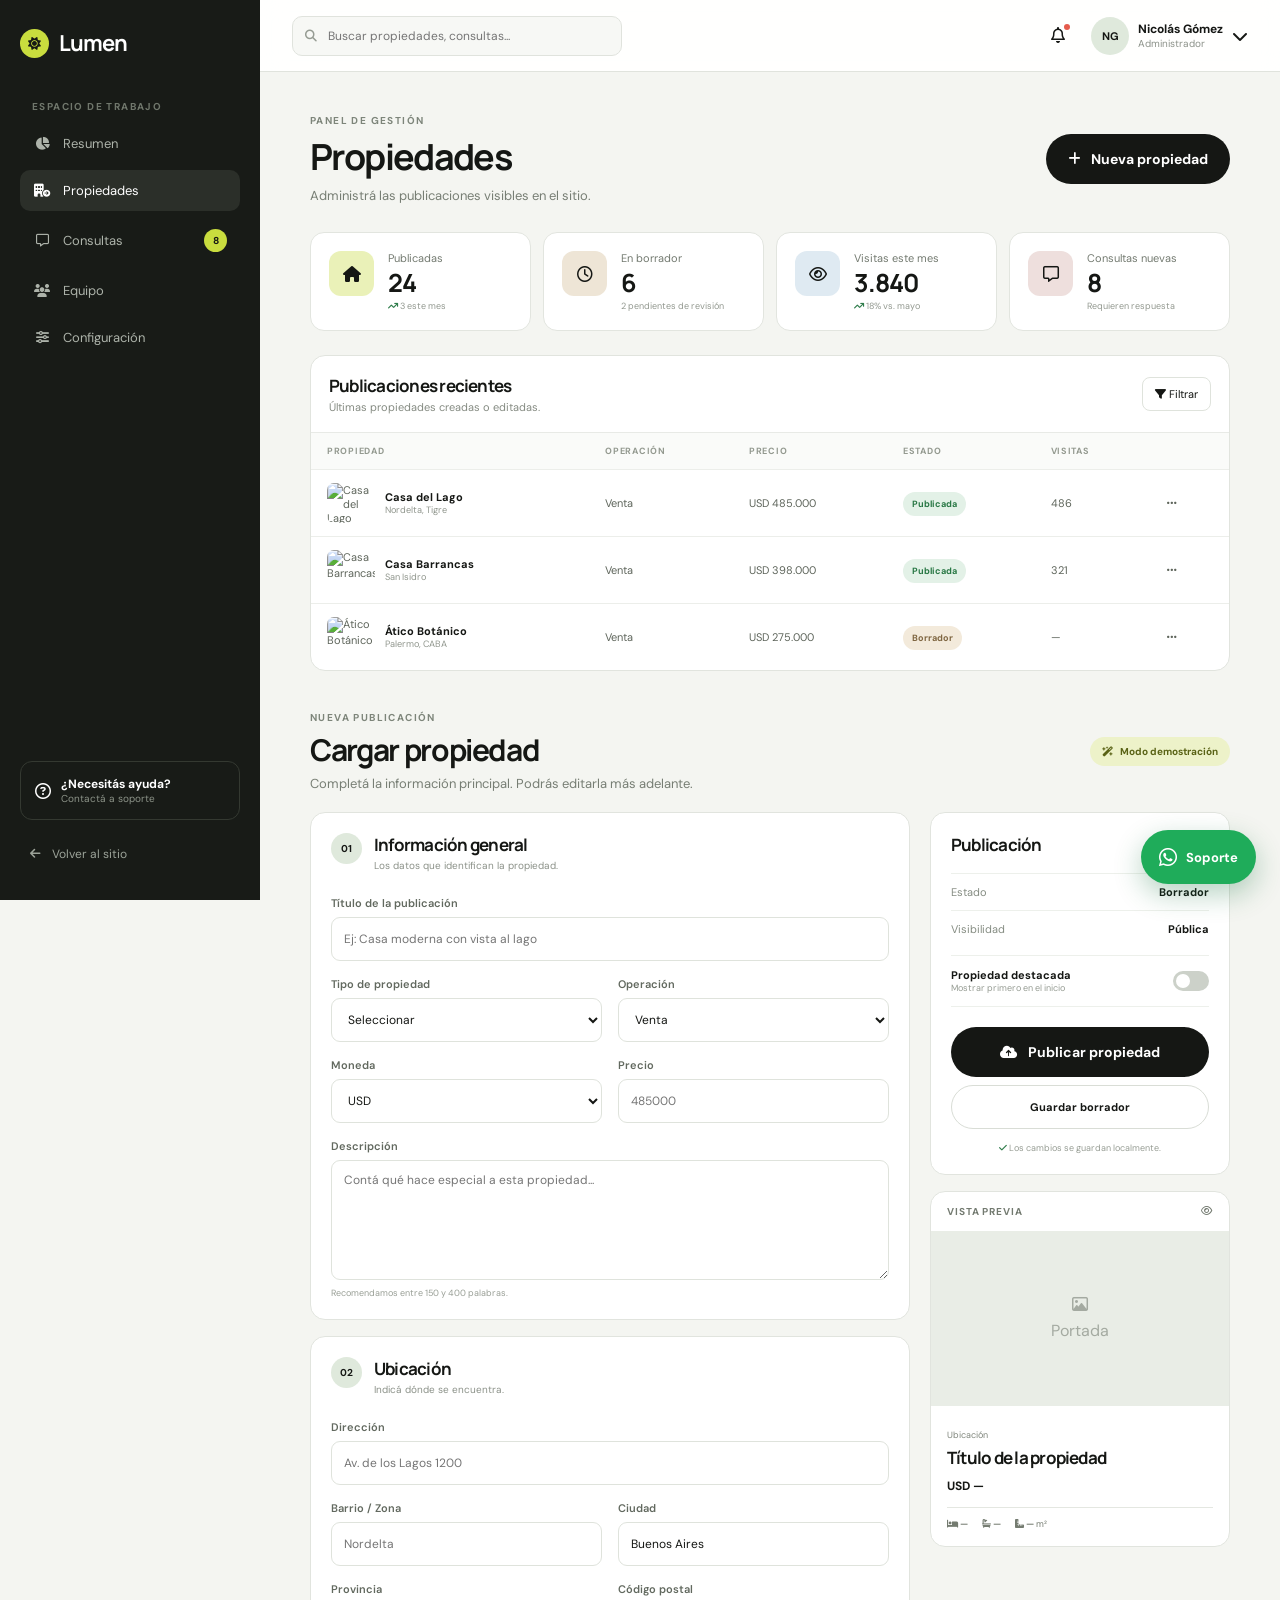
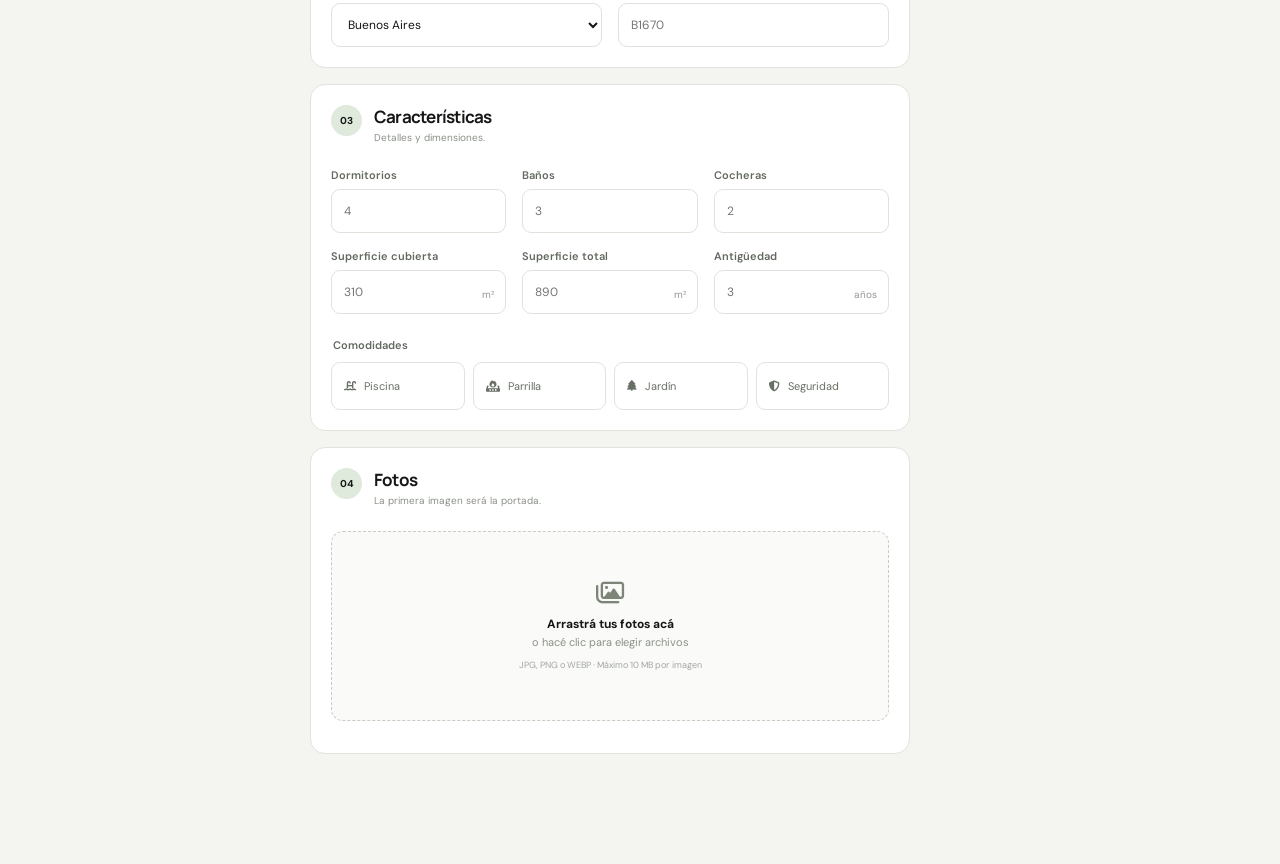
==== admin.html @ 333b18c4 "Build Lumen real estate prototype" ====
<!DOCTYPE html>
<html lang="es">
<head>
  <meta charset="UTF-8">
  <meta name="viewport" content="width=device-width, initial-scale=1.0">
  <meta name="description" content="Demo del panel administrativo de Lumen Grupo Inmobiliario.">
  <meta property="og:title" content="Panel administrativo — Lumen">
  <title>Panel administrativo | Lumen</title>
  <link rel="preconnect" href="https://fonts.googleapis.com">
  <link rel="preconnect" href="https://fonts.gstatic.com" crossorigin>
  <link href="https://fonts.googleapis.com/css2?family=DM+Sans:wght@400;500;600;700&family=Manrope:wght@400;500;600;700&display=swap" rel="stylesheet">
  <link rel="stylesheet" href="https://cdnjs.cloudflare.com/ajax/libs/font-awesome/6.5.2/css/all.min.css">
  <link rel="stylesheet" href="styles.css">
</head>
<body class="admin-page">
  <aside class="admin-sidebar" id="admin-sidebar" aria-label="Panel de navegación administrativo">
    <a class="brand brand--light" href="index.html"><span class="brand-mark"><i class="fa-solid fa-sun"></i></span><span>Lumen</span></a>
    <p class="workspace-label">Espacio de trabajo</p>
    <nav class="admin-nav" aria-label="Navegación del panel">
      <a href="#resumen"><i class="fa-solid fa-chart-pie"></i> Resumen</a>
      <a class="active" href="#nueva"><i class="fa-solid fa-building-circle-arrow-right"></i> Propiedades</a>
      <a href="#consultas"><i class="fa-regular fa-message"></i> Consultas <span>8</span></a>
      <a href="#equipo"><i class="fa-solid fa-users"></i> Equipo</a>
      <a href="#configuracion"><i class="fa-solid fa-sliders"></i> Configuración</a>
    </nav>
    <div class="sidebar-help"><i class="fa-regular fa-circle-question"></i><div><strong>¿Necesitás ayuda?</strong><small>Contactá a soporte</small></div></div>
    <a class="back-to-site" href="index.html"><i class="fa-solid fa-arrow-left"></i> Volver al sitio</a>
  </aside>

  <main class="admin-main">
    <header class="admin-topbar">
      <button class="admin-menu-toggle" type="button" aria-label="Abrir menú"><i class="fa-solid fa-bars"></i></button>
      <div class="admin-search"><i class="fa-solid fa-magnifying-glass"></i><input type="search" placeholder="Buscar propiedades, consultas..." aria-label="Buscar en el panel"></div>
      <div class="admin-user"><button type="button" aria-label="Notificaciones"><i class="fa-regular fa-bell"></i><span></span></button><div class="avatar">NG</div><div><strong>Nicolás Gómez</strong><small>Administrador</small></div><i class="fa-solid fa-chevron-down"></i></div>
    </header>

    <div class="admin-content">
      <section class="admin-heading" id="resumen">
        <div><p class="admin-kicker">Panel de gestión</p><h1>Propiedades</h1><p>Administrá las publicaciones visibles en el sitio.</p></div>
        <button class="button button--dark" type="button" data-scroll-form><i class="fa-solid fa-plus"></i> Nueva propiedad</button>
      </section>

      <section class="admin-metrics" aria-label="Resumen de propiedades">
        <article><div class="metric-icon metric-icon--lime"><i class="fa-solid fa-house"></i></div><div><span>Publicadas</span><strong id="published-count">24</strong><small><i class="fa-solid fa-arrow-trend-up"></i> 3 este mes</small></div></article>
        <article><div class="metric-icon metric-icon--sand"><i class="fa-regular fa-clock"></i></div><div><span>En borrador</span><strong>6</strong><small>2 pendientes de revisión</small></div></article>
        <article><div class="metric-icon metric-icon--blue"><i class="fa-regular fa-eye"></i></div><div><span>Visitas este mes</span><strong>3.840</strong><small><i class="fa-solid fa-arrow-trend-up"></i> 18% vs. mayo</small></div></article>
        <article><div class="metric-icon metric-icon--rose"><i class="fa-regular fa-message"></i></div><div><span>Consultas nuevas</span><strong>8</strong><small>Requieren respuesta</small></div></article>
      </section>

      <section class="admin-card recent-properties">
        <div class="card-heading"><div><h2>Publicaciones recientes</h2><p>Últimas propiedades creadas o editadas.</p></div><button class="filter-button" type="button"><i class="fa-solid fa-filter"></i> Filtrar</button></div>
        <div class="table-wrap">
          <table>
            <thead><tr><th>Propiedad</th><th>Operación</th><th>Precio</th><th>Estado</th><th>Visitas</th><th></th></tr></thead>
            <tbody id="properties-table">
              <tr><td><div class="table-property"><img src="https://images.unsplash.com/photo-1600585154340-be6161a56a0c?auto=format&fit=crop&w=180&q=80" alt="Casa del Lago"><span><strong>Casa del Lago</strong><small>Nordelta, Tigre</small></span></div></td><td>Venta</td><td>USD 485.000</td><td><span class="status-pill status-pill--live">Publicada</span></td><td>486</td><td><button type="button" aria-label="Más opciones"><i class="fa-solid fa-ellipsis"></i></button></td></tr>
              <tr><td><div class="table-property"><img src="https://images.unsplash.com/photo-1600607687920-4e2a09cf159d?auto=format&fit=crop&w=180&q=80" alt="Casa Barrancas"><span><strong>Casa Barrancas</strong><small>San Isidro</small></span></div></td><td>Venta</td><td>USD 398.000</td><td><span class="status-pill status-pill--live">Publicada</span></td><td>321</td><td><button type="button" aria-label="Más opciones"><i class="fa-solid fa-ellipsis"></i></button></td></tr>
              <tr><td><div class="table-property"><img src="https://images.unsplash.com/photo-1600566753190-17f0baa2a6c3?auto=format&fit=crop&w=180&q=80" alt="Ático Botánico"><span><strong>Ático Botánico</strong><small>Palermo, CABA</small></span></div></td><td>Venta</td><td>USD 275.000</td><td><span class="status-pill status-pill--draft">Borrador</span></td><td>—</td><td><button type="button" aria-label="Más opciones"><i class="fa-solid fa-ellipsis"></i></button></td></tr>
            </tbody>
          </table>
        </div>
      </section>

      <section class="property-form-section" id="nueva">
        <div class="form-heading"><div><p class="admin-kicker">Nueva publicación</p><h2>Cargar propiedad</h2><p>Completá la información principal. Podrás editarla más adelante.</p></div><span class="demo-badge"><i class="fa-solid fa-wand-magic-sparkles"></i> Modo demostración</span></div>

        <form id="property-form" class="admin-form">
          <div class="form-column">
            <section class="admin-card form-card">
              <div class="form-card-title"><span>01</span><div><h3>Información general</h3><p>Los datos que identifican la propiedad.</p></div></div>
              <div class="field-grid">
                <label class="field field--full">Título de la publicación<input id="property-title" type="text" name="title" placeholder="Ej: Casa moderna con vista al lago" required></label>
                <label class="field">Tipo de propiedad<select id="property-type" name="type" required><option value="">Seleccionar</option><option>Casa</option><option>Departamento</option><option>Terreno</option><option>Local comercial</option><option>Oficina</option></select></label>
                <label class="field">Operación<select name="operation" required><option>Venta</option><option>Alquiler</option><option>Alquiler temporal</option></select></label>
                <label class="field">Moneda<select name="currency"><option>USD</option><option>ARS</option></select></label>
                <label class="field">Precio<input id="property-price" type="number" name="price" placeholder="485000" required min="1"></label>
                <label class="field field--full">Descripción<textarea name="description" rows="5" placeholder="Contá qué hace especial a esta propiedad..."></textarea><small>Recomendamos entre 150 y 400 palabras.</small></label>
              </div>
            </section>

            <section class="admin-card form-card">
              <div class="form-card-title"><span>02</span><div><h3>Ubicación</h3><p>Indicá dónde se encuentra.</p></div></div>
              <div class="field-grid">
                <label class="field field--full">Dirección<input type="text" name="address" placeholder="Av. de los Lagos 1200"></label>
                <label class="field">Barrio / Zona<input id="property-location" type="text" name="location" placeholder="Nordelta" required></label>
                <label class="field">Ciudad<input type="text" name="city" placeholder="Tigre" value="Buenos Aires"></label>
                <label class="field">Provincia<select name="province"><option>Buenos Aires</option><option>Ciudad de Buenos Aires</option><option>Córdoba</option><option>Santa Fe</option><option>Mendoza</option></select></label>
                <label class="field">Código postal<input type="text" name="postal" placeholder="B1670"></label>
              </div>
            </section>

            <section class="admin-card form-card">
              <div class="form-card-title"><span>03</span><div><h3>Características</h3><p>Detalles y dimensiones.</p></div></div>
              <div class="field-grid field-grid--three">
                <label class="field">Dormitorios<input id="property-bedrooms" type="number" name="bedrooms" min="0" placeholder="4"></label>
                <label class="field">Baños<input id="property-bathrooms" type="number" name="bathrooms" min="0" placeholder="3"></label>
                <label class="field">Cocheras<input type="number" name="garages" min="0" placeholder="2"></label>
                <label class="field">Superficie cubierta<input id="property-area" type="number" name="area" min="0" placeholder="310"><span class="input-suffix">m²</span></label>
                <label class="field">Superficie total<input type="number" name="totalArea" min="0" placeholder="890"><span class="input-suffix">m²</span></label>
                <label class="field">Antigüedad<input type="number" name="age" min="0" placeholder="3"><span class="input-suffix">años</span></label>
              </div>
              <fieldset class="features-fieldset"><legend>Comodidades</legend><div class="checkbox-grid"><label><input type="checkbox" name="feature-piscina" value="Piscina"><span><i class="fa-solid fa-water-ladder"></i> Piscina</span></label><label><input type="checkbox" name="feature-parrilla" value="Parrilla"><span><i class="fa-solid fa-fire-burner"></i> Parrilla</span></label><label><input type="checkbox" name="feature-jardin" value="Jardín"><span><i class="fa-solid fa-tree"></i> Jardín</span></label><label><input type="checkbox" name="feature-seguridad" value="Seguridad"><span><i class="fa-solid fa-shield-halved"></i> Seguridad</span></label></div></fieldset>
            </section>

            <section class="admin-card form-card">
              <div class="form-card-title"><span>04</span><div><h3>Fotos</h3><p>La primera imagen será la portada.</p></div></div>
              <label class="upload-zone" id="upload-zone">
                <input id="property-images" type="file" name="images" accept="image/*" multiple>
                <i class="fa-regular fa-images"></i>
                <strong>Arrastrá tus fotos acá</strong>
                <span>o hacé clic para elegir archivos</span>
                <small>JPG, PNG o WEBP · Máximo 10 MB por imagen</small>
              </label>
              <div class="upload-preview" id="upload-preview"></div>
            </section>
          </div>

          <aside class="publish-column" aria-label="Opciones de publicación y vista previa">
            <section class="admin-card publish-card">
              <h3>Publicación</h3>
              <div class="publish-row"><span>Estado</span><strong id="publish-status">Borrador</strong></div>
              <div class="publish-row"><span>Visibilidad</span><strong>Pública</strong></div>
              <label class="toggle-row"><span><strong>Propiedad destacada</strong><small>Mostrar primero en el inicio</small></span><input type="checkbox" name="featured"><i></i></label>
              <button class="button button--dark button--full" type="submit"><i class="fa-solid fa-cloud-arrow-up"></i> Publicar propiedad</button>
              <button class="secondary-button" type="button" id="save-draft">Guardar borrador</button>
              <p class="autosave"><i class="fa-solid fa-check"></i> Los cambios se guardan localmente.</p>
            </section>

            <section class="admin-card live-preview">
              <div class="preview-label"><span>Vista previa</span><i class="fa-regular fa-eye"></i></div>
              <div class="preview-image" id="preview-image"><i class="fa-regular fa-image"></i><span>Portada</span></div>
              <div class="preview-copy"><small id="preview-location">Ubicación</small><h3 id="preview-title">Título de la propiedad</h3><strong id="preview-price">USD —</strong><div><span><i class="fa-solid fa-bed"></i> <b id="preview-bedrooms">—</b></span><span><i class="fa-solid fa-bath"></i> <b id="preview-bathrooms">—</b></span><span><i class="fa-solid fa-ruler-combined"></i> <b id="preview-area">—</b> m²</span></div></div>
            </section>
          </aside>
        </form>
      </section>
    </div>
  </main>

  <div class="success-modal" id="success-modal" role="dialog" aria-modal="true" aria-labelledby="success-title" hidden>
    <div><span class="success-icon"><i class="fa-solid fa-check"></i></span><h2 id="success-title">¡Propiedad publicada!</h2><p>La nueva publicación ya está disponible en la landing de demostración.</p><div><a class="button button--dark" href="index.html#propiedades">Ver en el sitio</a><button class="secondary-button" type="button" data-close-modal>Cargar otra</button></div></div>
  </div>
  <a class="whatsapp-float whatsapp-float--admin" href="https://wa.me/5491123456789?text=Hola%20Lumen%2C%20necesito%20ayuda%20con%20el%20panel" target="_blank" rel="noopener" aria-label="Soporte por WhatsApp"><i class="fa-brands fa-whatsapp"></i><span>Soporte</span></a>
  <div class="toast" role="status" aria-live="polite"></div>
  <script src="admin.js"></script>
</body>
</html>
---- styles.css ----
:root {
  --ink: #151714;
  --ink-soft: #44483f;
  --paper: #f2f7ef;
  --cream: #fafaf5;
  --white: #ffffff;
  --line: #dce3d9;
  --lime: #c9dd3e;
  --lime-dark: #a8bc21;
  --sage: #dfe9dc;
  --sand: #eee5d6;
  --blue: #dfeaf2;
  --rose: #eedfdd;
  --success: #2f7d4b;
  --shadow: 0 20px 60px rgba(23, 29, 20, .12);
  --radius-sm: 12px;
  --radius: 20px;
  --radius-lg: 30px;
  --font: "DM Sans", sans-serif;
  --display: "Manrope", sans-serif;
}

* { box-sizing: border-box; }
html { scroll-behavior: smooth; }
body { margin: 0; color: var(--ink); background: var(--paper); font-family: var(--font); -webkit-font-smoothing: antialiased; overflow-x: hidden; }
body.menu-open { overflow: hidden; }
img { display: block; max-width: 100%; }
a { color: inherit; text-decoration: none; }
button, input, select, textarea { font: inherit; }
button { color: inherit; }
h1, h2, h3, p { margin-top: 0; }
h1, h2, h3 { font-family: var(--display); letter-spacing: -.045em; }
.section-pad { padding: 80px 20px; }

.brand { display: inline-flex; align-items: center; gap: 10px; font-family: var(--display); font-size: 22px; font-weight: 700; letter-spacing: -.04em; z-index: 3; }
.brand--light { color: var(--white); }
.brand-mark { width: 29px; height: 29px; display: grid; place-items: center; border-radius: 50%; color: var(--ink); background: var(--lime); font-size: 13px; }
.site-header, .inner-header { height: 78px; padding: 0 20px; display: flex; align-items: center; justify-content: space-between; position: absolute; top: 0; left: 0; width: 100%; z-index: 20; transition: background .25s, transform .25s, box-shadow .25s; }
.site-header.scrolled { position: fixed; background: rgba(18, 21, 17, .92); backdrop-filter: blur(14px); box-shadow: 0 8px 30px rgba(0,0,0,.14); }
.inner-header { position: relative; background: var(--cream); border-bottom: 1px solid var(--line); }
.menu-toggle { border: 1px solid rgba(255,255,255,.25); background: rgba(0,0,0,.2); color: var(--white); width: 42px; height: 42px; border-radius: 50%; cursor: pointer; z-index: 3; }
.menu-toggle--dark { color: var(--ink); border-color: var(--line); background: var(--white); }
.main-nav { position: fixed; inset: 0; padding: 110px 28px 30px; background: var(--ink); display: flex; flex-direction: column; gap: 12px; transform: translateX(100%); transition: transform .3s ease; z-index: 2; }
.main-nav.open { transform: translateX(0); }
.main-nav a { color: rgba(255,255,255,.66); padding: 14px 18px; border-radius: 999px; font-size: 17px; }
.main-nav a.active, .main-nav a:hover { color: var(--ink); background: var(--white); }
.main-nav--light { background: var(--cream); }
.main-nav--light a { color: var(--ink-soft); }
.header-cta { display: none; align-items: center; gap: 10px; padding: 13px 20px; border-radius: 999px; background: var(--lime); font-size: 14px; font-weight: 700; }
.header-cta i { font-size: 11px; }
.header-cta--dark { background: var(--ink); color: var(--white); }

.hero { min-height: 860px; padding: 140px 20px 34px; position: relative; display: flex; flex-direction: column; justify-content: space-between; color: var(--white); background: url("https://images.unsplash.com/photo-1600585154340-be6161a56a0c?auto=format&fit=crop&w=2200&q=90") center/cover no-repeat; }
.hero-shade { position: absolute; inset: 0; background: linear-gradient(90deg, rgba(5,8,5,.82) 0%, rgba(5,8,5,.45) 50%, rgba(5,8,5,.05) 100%), linear-gradient(0deg, rgba(5,8,5,.62) 0%, transparent 55%); }
.hero-content { position: relative; z-index: 1; max-width: 760px; }
.eyebrow { margin-bottom: 18px; display: flex; align-items: center; gap: 10px; color: #687061; font-size: 12px; font-weight: 700; text-transform: uppercase; letter-spacing: .16em; }
.eyebrow span { display: inline-block; width: 24px; height: 1px; background: var(--lime-dark); }
.eyebrow--light { color: rgba(255,255,255,.68); }
.eyebrow--light span { background: var(--lime); }
.hero h1 { margin-bottom: 20px; max-width: 800px; font-size: clamp(42px, 10vw, 90px); line-height: .98; font-weight: 500; letter-spacing: -.065em; }
.hero h1 em { color: var(--lime); font-style: normal; }
.hero-copy { max-width: 530px; margin-bottom: 28px; color: rgba(255,255,255,.76); font-size: 16px; line-height: 1.65; }
.property-chips { display: flex; flex-wrap: wrap; gap: 8px; }
.chip { padding: 10px 16px; border: 1px solid rgba(255,255,255,.36); border-radius: 999px; background: rgba(0,0,0,.12); color: var(--white); font-size: 13px; cursor: pointer; backdrop-filter: blur(8px); transition: .2s; }
.chip.active, .chip:hover { border-color: var(--white); background: var(--white); color: var(--ink); }
.search-panel { position: relative; z-index: 1; margin-top: 64px; padding: 24px; border-radius: var(--radius); display: grid; gap: 16px; color: var(--ink); background: rgba(247, 252, 244, .96); box-shadow: var(--shadow); }
.search-heading { display: flex; justify-content: space-between; align-items: end; }
.search-heading span { font-family: var(--display); font-size: 20px; font-weight: 700; letter-spacing: -.035em; }
.search-heading small { display: none; color: #7b8176; }
.search-field { display: flex; flex-direction: column; gap: 8px; }
.search-field span { color: #73796e; font-size: 11px; font-weight: 700; text-transform: uppercase; letter-spacing: .1em; }
.search-field select { width: 100%; padding: 0 12px 10px 0; border: 0; border-bottom: 1px solid var(--line); color: var(--ink); background: transparent; outline: 0; }
.search-button { min-height: 52px; border: 0; border-radius: 999px; display: inline-flex; align-items: center; justify-content: center; gap: 9px; background: var(--ink); color: var(--white); font-weight: 700; cursor: pointer; transition: transform .2s, background .2s; }
.search-button:hover { transform: translateY(-2px); background: #2b2e29; }

.properties { background: var(--paper); }
.section-heading { max-width: 1340px; margin: 0 auto 44px; display: grid; gap: 24px; }
.section-heading h2, .about-copy h2, .contact h2 { margin-bottom: 0; font-size: clamp(38px, 8vw, 66px); line-height: 1.02; font-weight: 500; }
.heading-side { max-width: 410px; align-self: end; }
.heading-side p { color: #687061; line-height: 1.65; }
.text-link { display: inline-flex; gap: 8px; align-items: center; padding-bottom: 5px; border-bottom: 1px solid var(--ink); font-weight: 700; font-size: 14px; }
.text-link i { transition: transform .2s; }
.text-link:hover i { transform: translateX(4px); }
.property-grid { max-width: 1340px; margin: 0 auto; display: grid; gap: 28px; }
.property-card { min-width: 0; }
.property-card[hidden] { display: none; }
.property-image { height: 410px; position: relative; border-radius: var(--radius); overflow: hidden; background: #dce4d8; }
.property-image > a { display: block; width: 100%; height: 100%; }
.property-image img { width: 100%; height: 100%; object-fit: cover; transition: transform .6s cubic-bezier(.2,.8,.2,1); }
.property-card:hover .property-image img { transform: scale(1.045); }
.property-status { position: absolute; top: 16px; left: 16px; padding: 8px 12px; border-radius: 999px; background: rgba(255,255,255,.9); font-size: 11px; font-weight: 700; text-transform: uppercase; letter-spacing: .08em; backdrop-filter: blur(8px); }
.property-status--new { background: var(--lime); }
.favorite { position: absolute; top: 14px; right: 14px; width: 38px; height: 38px; border: 0; border-radius: 50%; display: grid; place-items: center; background: rgba(255,255,255,.9); cursor: pointer; }
.favorite.active { color: #bd473b; }
.property-info { padding: 18px 2px 12px; display: flex; gap: 12px; justify-content: space-between; align-items: end; }
.property-info p { margin-bottom: 5px; color: #6c7468; font-size: 12px; }
.property-info h3 { margin: 0; font-size: 22px; font-weight: 600; }
.property-info strong { white-space: nowrap; font-size: 15px; }
.property-meta { padding: 12px 2px; border-top: 1px solid var(--line); display: flex; flex-wrap: wrap; gap: 16px; color: #6c7468; font-size: 12px; }
.property-meta i { margin-right: 5px; color: var(--ink); }
.empty-state { grid-column: 1/-1; padding: 48px 20px; text-align: center; color: #697064; border: 1px dashed #aeb8aa; border-radius: var(--radius); }

.stats { padding: 34px 20px 64px; display: grid; gap: 0; background: var(--paper); }
.stat { padding: 28px 0; border-top: 1px solid #cbd3c8; display: flex; align-items: end; justify-content: space-between; gap: 16px; }
.stat span { max-width: 150px; color: #687061; font-size: 13px; line-height: 1.4; }
.stat strong { font-family: var(--display); font-size: clamp(42px, 12vw, 72px); font-weight: 500; letter-spacing: -.07em; line-height: .8; }
.stat sup { color: var(--lime-dark); font-size: .38em; vertical-align: top; }

.about { display: grid; gap: 50px; background: var(--cream); }
.about-image { min-height: 520px; position: relative; border-radius: var(--radius-lg); overflow: hidden; }
.about-image img { width: 100%; height: 100%; position: absolute; object-fit: cover; }
.about-seal { width: 105px; height: 105px; position: absolute; right: 18px; bottom: 18px; border-radius: 50%; display: grid; place-content: center; gap: 5px; text-align: center; background: var(--lime); font-size: 11px; font-weight: 700; text-transform: uppercase; }
.about-seal i { font-size: 20px; }
.about-copy { align-self: center; }
.about-copy > p:not(.eyebrow) { max-width: 590px; margin: 26px 0 32px; color: #687061; line-height: 1.75; }
.about-points { margin-bottom: 34px; display: grid; gap: 20px; }
.about-points > div { display: flex; gap: 15px; align-items: flex-start; }
.about-points i { width: 38px; height: 38px; flex: 0 0 auto; border-radius: 50%; display: grid; place-items: center; background: var(--sage); }
.about-points span { display: flex; flex-direction: column; gap: 3px; color: #70766c; font-size: 13px; line-height: 1.5; }
.about-points strong { color: var(--ink); font-size: 15px; }
.button { min-height: 50px; padding: 0 22px; border: 0; border-radius: 999px; display: inline-flex; align-items: center; justify-content: center; gap: 10px; font-weight: 700; font-size: 14px; cursor: pointer; transition: transform .2s, box-shadow .2s; }
.button:hover { transform: translateY(-2px); box-shadow: 0 10px 25px rgba(0,0,0,.12); }
.button--dark { color: var(--white); background: var(--ink); }
.button--lime { color: var(--ink); background: var(--lime); }
.button--full { width: 100%; }

.testimonial { text-align: center; background: var(--paper); }
.quote-mark { height: 60px; color: var(--lime-dark); font-family: Georgia, serif; font-size: 90px; line-height: 1; }
.testimonial blockquote { max-width: 930px; margin: 0 auto 32px; font-family: var(--display); font-size: clamp(28px, 6vw, 52px); font-weight: 500; line-height: 1.18; letter-spacing: -.045em; }
.testimonial-person { display: flex; justify-content: center; align-items: center; gap: 12px; }
.testimonial-person > span { width: 44px; height: 44px; border-radius: 50%; display: grid; place-items: center; background: var(--ink); color: var(--white); font-size: 12px; }
.testimonial-person p { margin: 0; display: flex; flex-direction: column; text-align: left; color: #72796e; font-size: 12px; }
.testimonial-person strong { color: var(--ink); font-size: 14px; }

.contact { margin: 0 12px 12px; border-radius: var(--radius-lg); position: relative; overflow: hidden; color: var(--white); background: url("https://images.unsplash.com/photo-1600596542815-ffad4c1539a9?auto=format&fit=crop&w=2000&q=86") center/cover; }
.contact::before { content: ""; position: absolute; inset: 0; background: linear-gradient(90deg, rgba(11,15,10,.9), rgba(11,15,10,.35)); }
.contact-inner { max-width: 1340px; min-height: 450px; margin: auto; position: relative; display: flex; flex-direction: column; justify-content: center; }
.contact-inner > p:not(.eyebrow) { max-width: 520px; margin: 24px 0 30px; color: rgba(255,255,255,.72); line-height: 1.7; }
.contact-actions { display: flex; flex-wrap: wrap; gap: 20px; align-items: center; }
.contact-phone { font-weight: 700; border-bottom: 1px solid rgba(255,255,255,.4); }
.footer { padding: 44px 20px; display: grid; gap: 20px; background: var(--cream); color: #626a5e; font-size: 13px; }
.footer p { margin: 0; }
.footer > div { display: flex; flex-wrap: wrap; gap: 20px; }
.footer > div a:hover { color: var(--ink); }
.footer small { color: #92988f; }
.whatsapp-float { position: fixed; right: 16px; bottom: 16px; z-index: 40; height: 54px; padding: 0 18px; border-radius: 999px; display: flex; align-items: center; gap: 9px; color: var(--white); background: #1fac5a; box-shadow: 0 10px 28px rgba(13,107,54,.3); font-size: 13px; font-weight: 700; }
.whatsapp-float i { font-size: 21px; }
.toast { position: fixed; left: 50%; bottom: 30px; z-index: 100; max-width: calc(100% - 30px); padding: 13px 20px; border-radius: 999px; color: var(--white); background: var(--ink); box-shadow: var(--shadow); font-size: 13px; transform: translate(-50%, 130px); opacity: 0; pointer-events: none; transition: .3s; }
.toast.show { opacity: 1; transform: translate(-50%, 0); }
.fade-in { opacity: 0; transform: translateY(24px); transition: opacity .75s ease, transform .75s ease; }
.fade-in.visible { opacity: 1; transform: translateY(0); }

/* Property detail */
.detail-page { background: var(--cream); }
.breadcrumb { max-width: 1340px; margin: auto; padding: 26px 20px 0; display: flex; align-items: center; gap: 8px; color: #777e73; font-size: 12px; }
.breadcrumb i { font-size: 8px; }
.property-title { max-width: 1340px; margin: auto; padding: 40px 20px 28px; display: grid; gap: 25px; }
.property-title h1 { margin: 0 0 10px; font-size: clamp(46px, 10vw, 78px); font-weight: 500; line-height: 1; }
.property-title > div > p:last-child { color: #687061; }
.property-price { display: flex; flex-direction: column; align-items: flex-start; justify-content: end; }
.property-price small, .property-price span { color: #788074; font-size: 12px; }
.property-price strong { margin: 4px 0; font-family: var(--display); font-size: 26px; letter-spacing: -.04em; }
.gallery { max-width: 1340px; height: 640px; margin: auto; padding: 0 20px; display: grid; grid-template-columns: 1fr; grid-template-rows: 2fr 1fr; gap: 10px; }
.gallery button { padding: 0; border: 0; position: relative; overflow: hidden; cursor: pointer; background: #e1e6df; }
.gallery img { width: 100%; height: 100%; object-fit: cover; transition: transform .45s; }
.gallery button:hover img { transform: scale(1.025); }
.gallery-main { border-radius: var(--radius) var(--radius) 0 0; }
.gallery-main span { position: absolute; right: 14px; bottom: 14px; padding: 10px 14px; border-radius: 999px; background: rgba(255,255,255,.94); font-size: 12px; font-weight: 700; }
.gallery-thumb { display: none; }
.gallery-thumb:nth-child(2) { display: block; border-radius: 0 0 var(--radius) var(--radius); }
.detail-layout { max-width: 1340px; margin: auto; display: grid; gap: 40px; }
.detail-main { min-width: 0; }
.feature-strip { padding: 22px 0 32px; display: grid; grid-template-columns: repeat(2, 1fr); gap: 20px; border-bottom: 1px solid var(--line); }
.feature-strip > div { display: flex; align-items: center; gap: 11px; }
.feature-strip i { color: #6a7266; }
.feature-strip span { display: flex; flex-direction: column; color: #7d8379; font-size: 11px; }
.feature-strip strong { color: var(--ink); font-size: 15px; }
.detail-block { padding: 45px 0; border-bottom: 1px solid var(--line); }
.detail-block h2 { margin-bottom: 28px; font-size: clamp(36px, 7vw, 54px); line-height: 1.08; font-weight: 500; }
.detail-block h3, .location-card h3 { font-size: 26px; }
.detail-block > p:not(.eyebrow) { color: #626a5e; line-height: 1.8; }
.amenities { padding: 0; margin: 28px 0 0; list-style: none; display: grid; gap: 15px; color: #596054; }
.amenities i { width: 24px; color: var(--success); }
.location-card { margin-top: 45px; border-radius: var(--radius); overflow: hidden; display: grid; background: var(--paper); }
.location-card > div:first-child { padding: 30px; }
.location-card p:last-child { color: #697064; line-height: 1.6; }
.map-placeholder { min-height: 300px; position: relative; overflow: hidden; display: grid; place-items: center; background-color: #dce8da; background-image: linear-gradient(30deg, transparent 48%, rgba(255,255,255,.55) 49%, rgba(255,255,255,.55) 53%, transparent 54%), linear-gradient(130deg, transparent 43%, rgba(255,255,255,.8) 44%, rgba(255,255,255,.8) 49%, transparent 50%); }
.map-placeholder > i { position: relative; z-index: 2; color: var(--ink); font-size: 36px; animation: map-pin 1.8s ease-in-out infinite; }
.map-placeholder small { position: absolute; z-index: 2; margin-top: 62px; padding: 6px 10px; border-radius: 999px; background: var(--white); font-weight: 700; }
.map-water { position: absolute; width: 50%; height: 140%; right: -25%; transform: rotate(20deg); background: rgba(116,174,190,.35); }
@keyframes map-pin { 50% { transform: translateY(-5px); } }
.inquiry-card { align-self: start; padding: 28px; border-radius: var(--radius); background: var(--paper); box-shadow: 0 15px 45px rgba(34,42,31,.08); }
.inquiry-card > p { margin-bottom: 5px; color: #747b70; font-size: 12px; text-transform: uppercase; letter-spacing: .12em; }
.inquiry-card h3 { font-size: 28px; }
.agent { margin: 22px 0; padding: 16px 0; border-top: 1px solid var(--line); border-bottom: 1px solid var(--line); display: flex; align-items: center; gap: 12px; }
.agent > span { width: 44px; height: 44px; border-radius: 50%; display: grid; place-items: center; background: var(--lime); font-weight: 700; }
.agent div { display: flex; flex-direction: column; }
.agent small { color: #788075; }
.inquiry-card form { display: grid; gap: 14px; }
.inquiry-card label { display: grid; gap: 6px; color: #666e62; font-size: 12px; }
.inquiry-card input, .inquiry-card textarea { width: 100%; border: 1px solid var(--line); border-radius: 10px; padding: 12px 13px; background: var(--white); outline: none; }
.inquiry-card textarea { resize: vertical; }
.inquiry-card input:focus, .inquiry-card textarea:focus { border-color: #8f9b82; box-shadow: 0 0 0 3px rgba(143,155,130,.12); }
.inquiry-whatsapp { margin-top: 15px; min-height: 48px; border: 1px solid #a7b0a1; border-radius: 999px; display: flex; align-items: center; justify-content: center; gap: 9px; font-size: 13px; font-weight: 700; }
.inquiry-whatsapp i { color: #17964b; font-size: 18px; }
.legal-note { display: block; margin-top: 12px; text-align: center; color: #93998f; font-size: 9px; }
.similar { background: var(--paper); }

/* Admin */
.admin-page { min-height: 100vh; background: #f4f5f1; }
.admin-sidebar { position: fixed; inset: 0 auto 0 0; z-index: 50; width: 260px; padding: 28px 20px; display: flex; flex-direction: column; color: var(--white); background: #181b17; transform: translateX(-100%); transition: transform .3s; }
.admin-sidebar.open { transform: translateX(0); }
.workspace-label { margin: 42px 12px 10px; color: #70776c; font-size: 10px; font-weight: 700; text-transform: uppercase; letter-spacing: .14em; }
.admin-nav { display: grid; gap: 6px; }
.admin-nav a { padding: 12px 13px; border-radius: 10px; display: flex; align-items: center; gap: 12px; color: #adb3aa; font-size: 13px; }
.admin-nav a i { width: 18px; text-align: center; }
.admin-nav a span { margin-left: auto; width: 23px; height: 23px; border-radius: 50%; display: grid; place-items: center; color: var(--ink); background: var(--lime); font-size: 10px; font-weight: 700; }
.admin-nav a.active, .admin-nav a:hover { color: var(--white); background: #2b2f29; }
.sidebar-help { margin-top: auto; padding: 14px; border: 1px solid #343931; border-radius: 12px; display: flex; gap: 10px; align-items: center; }
.sidebar-help div { display: flex; flex-direction: column; }
.sidebar-help strong { font-size: 12px; }
.sidebar-help small { color: #8d9489; font-size: 10px; }
.back-to-site { margin-top: 16px; padding: 10px; color: #9ca399; font-size: 12px; }
.back-to-site i { margin-right: 8px; }
.admin-main { min-height: 100vh; }
.admin-topbar { height: 72px; padding: 0 18px; position: sticky; top: 0; z-index: 30; border-bottom: 1px solid #e0e3dd; display: flex; align-items: center; justify-content: space-between; gap: 14px; background: rgba(255,255,255,.92); backdrop-filter: blur(12px); }
.admin-menu-toggle { width: 40px; height: 40px; border: 1px solid var(--line); border-radius: 10px; background: var(--white); }
.admin-search { display: none; position: relative; }
.admin-search i { position: absolute; left: 13px; top: 50%; transform: translateY(-50%); color: #969c93; font-size: 12px; }
.admin-search input { width: 330px; height: 40px; padding: 0 15px 0 35px; border: 1px solid #e0e3dd; border-radius: 10px; background: #f7f8f5; outline: none; font-size: 12px; }
.admin-user { display: flex; align-items: center; gap: 9px; }
.admin-user > button { width: 38px; height: 38px; margin-right: 5px; border: 0; border-radius: 50%; position: relative; background: transparent; }
.admin-user > button span { width: 6px; height: 6px; position: absolute; top: 7px; right: 7px; border-radius: 50%; background: #e55c4d; }
.avatar { width: 38px; height: 38px; border-radius: 50%; display: grid; place-items: center; background: var(--sage); font-size: 11px; font-weight: 700; }
.admin-user > div:nth-of-type(2), .admin-user > i { display: none; }
.admin-user strong, .admin-user small { display: block; }
.admin-user strong { font-size: 12px; }
.admin-user small { color: #8c9289; font-size: 10px; }
.admin-content { max-width: 1440px; margin: auto; padding: 30px 16px 80px; }
.admin-heading { margin-bottom: 28px; display: flex; flex-direction: column; align-items: flex-start; gap: 20px; }
.admin-kicker { margin-bottom: 5px; color: #7d857a; font-size: 10px; font-weight: 700; text-transform: uppercase; letter-spacing: .14em; }
.admin-heading h1 { margin-bottom: 6px; font-size: 36px; }
.admin-heading > div > p:last-child, .form-heading > div > p:last-child { margin: 0; color: #777e74; font-size: 13px; }
.admin-metrics { margin-bottom: 24px; display: grid; gap: 12px; }
.admin-metrics article { padding: 18px; border: 1px solid #e2e5df; border-radius: 14px; display: flex; gap: 14px; background: var(--white); }
.metric-icon { width: 45px; height: 45px; flex: 0 0 auto; border-radius: 12px; display: grid; place-items: center; }
.metric-icon--lime { background: #eaf1b8; }.metric-icon--sand { background: var(--sand); }.metric-icon--blue { background: var(--blue); }.metric-icon--rose { background: var(--rose); }
.admin-metrics article > div:last-child { display: grid; }
.admin-metrics span { color: #737a70; font-size: 11px; }
.admin-metrics strong { font-family: var(--display); font-size: 25px; letter-spacing: -.04em; }
.admin-metrics small { color: #92988f; font-size: 9px; }
.admin-metrics small i { color: var(--success); }
.admin-card { border: 1px solid #e1e4de; border-radius: 15px; background: var(--white); }
.recent-properties { margin-bottom: 40px; overflow: hidden; }
.card-heading { padding: 18px; border-bottom: 1px solid #e8eae6; display: flex; justify-content: space-between; align-items: center; }
.card-heading h2 { margin-bottom: 3px; font-size: 17px; }
.card-heading p { margin: 0; color: #858b82; font-size: 11px; }
.filter-button { height: 34px; padding: 0 12px; border: 1px solid #dfe3dc; border-radius: 8px; background: var(--white); font-size: 11px; }
.table-wrap { overflow-x: auto; }
table { width: 100%; min-width: 760px; border-collapse: collapse; }
th { padding: 12px 16px; text-align: left; color: #93998f; background: #fafbf9; font-size: 9px; text-transform: uppercase; letter-spacing: .08em; }
td { padding: 13px 16px; border-top: 1px solid #eceeea; color: #5e655b; font-size: 11px; }
td button { border: 0; background: transparent; }
.table-property { display: flex; align-items: center; gap: 10px; }
.table-property img { width: 48px; height: 40px; border-radius: 7px; object-fit: cover; }
.table-property span { display: flex; flex-direction: column; }
.table-property strong { color: var(--ink); }
.table-property small { color: #90968d; }
.status-pill { padding: 6px 9px; border-radius: 999px; font-size: 9px; font-weight: 700; }
.status-pill--live { color: #287744; background: #e3f1e7; }
.status-pill--draft { color: #7f6641; background: #f3eadb; }
.property-form-section { scroll-margin-top: 90px; }
.form-heading { margin-bottom: 20px; display: flex; flex-direction: column; align-items: flex-start; gap: 12px; }
.form-heading h2 { margin-bottom: 5px; font-size: 30px; }
.demo-badge { padding: 8px 12px; border-radius: 999px; color: #596215; background: #edf2c9; font-size: 10px; font-weight: 700; }
.demo-badge i { margin-right: 5px; }
.admin-form { display: grid; gap: 20px; }
.form-column { display: grid; gap: 16px; }
.form-card { padding: 20px; }
.form-card-title { margin-bottom: 24px; display: flex; gap: 12px; }
.form-card-title > span { width: 31px; height: 31px; flex: 0 0 auto; border-radius: 50%; display: grid; place-items: center; background: var(--sage); font-size: 10px; font-weight: 700; }
.form-card-title h3 { margin-bottom: 3px; font-size: 17px; }
.form-card-title p { margin: 0; color: #8b9188; font-size: 10px; }
.field-grid { display: grid; gap: 16px; }
.field { min-width: 0; position: relative; display: grid; gap: 7px; color: #62695f; font-size: 11px; font-weight: 600; }
.field input, .field select, .field textarea { width: 100%; min-height: 44px; padding: 11px 12px; border: 1px solid #dfe3dc; border-radius: 9px; outline: 0; background: var(--white); color: var(--ink); font-size: 12px; font-weight: 400; transition: border .2s, box-shadow .2s; }
.field textarea { min-height: 120px; resize: vertical; }
.field input:focus, .field select:focus, .field textarea:focus { border-color: #99a27e; box-shadow: 0 0 0 3px rgba(153,162,126,.13); }
.field > small { color: #999f96; font-size: 9px; font-weight: 400; }
.input-suffix { position: absolute; right: 12px; bottom: 13px; color: #92988f; font-size: 10px; font-weight: 400; }
.features-fieldset { margin: 24px 0 0; padding: 0; border: 0; }
.features-fieldset legend { margin-bottom: 10px; color: #62695f; font-size: 11px; font-weight: 600; }
.checkbox-grid { display: grid; grid-template-columns: repeat(2, 1fr); gap: 8px; }
.checkbox-grid label { cursor: pointer; }
.checkbox-grid input { position: absolute; opacity: 0; }
.checkbox-grid span { min-height: 48px; padding: 0 12px; border: 1px solid #e0e3de; border-radius: 9px; display: flex; align-items: center; gap: 8px; color: #686f65; font-size: 11px; }
.checkbox-grid input:checked + span { border-color: #acbb3b; background: #f5f8df; color: var(--ink); }
.upload-zone { min-height: 190px; border: 1.5px dashed #c7cdc3; border-radius: 12px; display: flex; flex-direction: column; align-items: center; justify-content: center; text-align: center; cursor: pointer; background: #fafbf9; }
.upload-zone.dragging { border-color: var(--lime-dark); background: #f5f8df; }
.upload-zone input { display: none; }
.upload-zone > i { margin-bottom: 10px; color: #7d8579; font-size: 25px; }
.upload-zone strong { font-size: 12px; }
.upload-zone span { margin: 3px 0 10px; color: #8a9187; font-size: 11px; }
.upload-zone small { color: #a1a69f; font-size: 9px; }
.upload-preview { margin-top: 12px; display: grid; grid-template-columns: repeat(3, 1fr); gap: 8px; }
.upload-preview img { width: 100%; height: 90px; border-radius: 8px; object-fit: cover; }
.publish-column { display: grid; gap: 16px; align-content: start; }
.publish-card { padding: 20px; }
.publish-card h3 { font-size: 17px; }
.publish-row { padding: 11px 0; border-top: 1px solid #edf0eb; display: flex; justify-content: space-between; font-size: 11px; }
.publish-row span { color: #858c82; }
.publish-row strong { font-size: 11px; }
.toggle-row { margin: 8px 0 20px; padding: 12px 0; border-top: 1px solid #edf0eb; border-bottom: 1px solid #edf0eb; display: flex; align-items: center; justify-content: space-between; gap: 10px; cursor: pointer; }
.toggle-row > span { display: flex; flex-direction: column; }
.toggle-row strong { font-size: 11px; }.toggle-row small { color: #969c93; font-size: 9px; }
.toggle-row input { display: none; }
.toggle-row > i { width: 36px; height: 20px; border-radius: 999px; position: relative; background: #ccd1c9; transition: .2s; }
.toggle-row > i::after { content: ""; width: 14px; height: 14px; position: absolute; left: 3px; top: 3px; border-radius: 50%; background: var(--white); transition: .2s; }
.toggle-row input:checked + i { background: var(--lime-dark); }
.toggle-row input:checked + i::after { transform: translateX(16px); }
.secondary-button { width: 100%; min-height: 44px; margin-top: 8px; border: 1px solid #d9ddd6; border-radius: 999px; background: var(--white); font-size: 11px; font-weight: 700; cursor: pointer; }
.autosave { margin: 13px 0 0; text-align: center; color: #979d94; font-size: 9px; }
.autosave i { color: var(--success); }
.live-preview { overflow: hidden; }
.preview-label { padding: 13px 16px; display: flex; justify-content: space-between; color: #737a70; font-size: 10px; font-weight: 700; text-transform: uppercase; letter-spacing: .09em; }
.preview-image { height: 175px; display: flex; flex-direction: column; align-items: center; justify-content: center; gap: 8px; color: #a4aaa1; background: #e9ede6 center/cover no-repeat; }
.preview-image.has-image > * { display: none; }
.preview-copy { padding: 16px; }
.preview-copy > small { color: #7f867c; font-size: 9px; }
.preview-copy h3 { margin: 3px 0 5px; font-size: 17px; }
.preview-copy > strong { font-size: 12px; }
.preview-copy > div { margin-top: 12px; padding-top: 10px; border-top: 1px solid #e4e7e1; display: flex; gap: 14px; color: #747b70; font-size: 9px; }
.success-modal { position: fixed; inset: 0; z-index: 100; padding: 20px; display: grid; place-items: center; background: rgba(14,17,13,.62); backdrop-filter: blur(5px); }
.success-modal[hidden] { display: none; }
.success-modal > div { width: min(100%, 420px); padding: 36px; border-radius: 20px; text-align: center; background: var(--white); box-shadow: var(--shadow); }
.success-icon { width: 60px; height: 60px; margin: auto auto 18px; border-radius: 50%; display: grid; place-items: center; background: var(--lime); font-size: 22px; }
.success-modal h2 { margin-bottom: 8px; font-size: 27px; }
.success-modal p { color: #777e73; font-size: 13px; line-height: 1.6; }
.success-modal > div > div { display: grid; gap: 5px; }
.whatsapp-float--admin { z-index: 45; }

@media (min-width: 480px) {
  .section-pad { padding-left: 30px; padding-right: 30px; }
  .site-header, .inner-header { padding-left: 30px; padding-right: 30px; }
  .hero { padding-left: 30px; padding-right: 30px; }
  .search-panel { grid-template-columns: repeat(2, 1fr); }
  .search-heading, .search-button { grid-column: 1 / -1; }
  .property-image { height: 500px; }
  .feature-strip { grid-template-columns: repeat(3, 1fr); }
  .amenities { grid-template-columns: repeat(2, 1fr); }
  .field-grid { grid-template-columns: repeat(2, 1fr); }
  .field--full { grid-column: 1 / -1; }
  .admin-metrics { grid-template-columns: repeat(2, 1fr); }
  .admin-heading, .form-heading { flex-direction: row; align-items: center; justify-content: space-between; }
  .admin-user > div:nth-of-type(2), .admin-user > i { display: block; }
}

@media (min-width: 768px) {
  .section-pad { padding: 110px 48px; }
  .site-header, .inner-header { padding-left: 48px; padding-right: 48px; }
  .hero { min-height: 880px; padding: 160px 48px 45px; }
  .hero-content { margin-left: 3vw; }
  .hero-copy { font-size: 18px; }
  .search-panel { grid-template-columns: 1.1fr repeat(4, 1fr) auto; align-items: end; padding: 24px 26px; border-radius: 25px; }
  .search-heading { grid-column: 1 / -1; }
  .search-heading small { display: block; }
  .search-button { grid-column: auto; width: 58px; padding: 0; }
  .search-button span { display: none; }
  .section-heading { grid-template-columns: 1.5fr .7fr; align-items: end; }
  .property-grid { grid-template-columns: repeat(2, 1fr); }
  .property-grid .property-card:nth-child(3) { grid-column: 1 / -1; max-width: calc(50% - 14px); }
  .property-image { height: 480px; }
  .stats { padding: 40px 48px 80px; grid-template-columns: repeat(2, 1fr); }
  .stat:nth-child(odd) { padding-right: 30px; border-right: 1px solid #cbd3c8; }
  .stat:nth-child(even) { padding-left: 30px; }
  .about { grid-template-columns: .95fr 1fr; align-items: stretch; }
  .about-image { min-height: 700px; }
  .contact { margin: 0 20px 20px; }
  .footer { padding: 50px 48px; grid-template-columns: auto 1fr auto; align-items: center; }
  .footer small { grid-column: 1/-1; }
  .property-title { padding-left: 48px; padding-right: 48px; grid-template-columns: 1fr auto; }
  .property-price { align-items: flex-end; }
  .breadcrumb { padding-left: 48px; padding-right: 48px; }
  .gallery { height: 600px; padding: 0 48px; grid-template-columns: 2fr 1fr; grid-template-rows: 1fr 1fr; }
  .gallery-main { grid-row: 1 / -1; border-radius: var(--radius) 0 0 var(--radius); }
  .gallery-thumb, .gallery-thumb:nth-child(2) { display: block; }
  .gallery-thumb:nth-child(2) { border-radius: 0 var(--radius) 0 0; }
  .gallery-thumb:nth-child(3) { border-radius: 0 0 var(--radius) 0; }
  .detail-layout { padding-left: 48px; padding-right: 48px; }
  .feature-strip { grid-template-columns: repeat(5, 1fr); }
  .location-card { grid-template-columns: .8fr 1.2fr; }
  .property-grid--two .property-card:nth-child(3) { grid-column: auto; }
  .admin-content { padding: 38px 30px 100px; }
  .admin-search { display: block; }
  .field-grid--three { grid-template-columns: repeat(3, 1fr); }
  .checkbox-grid { grid-template-columns: repeat(4, 1fr); }
  .success-modal > div > div { grid-template-columns: 1fr 1fr; }
  .success-modal .secondary-button { margin: 0; }
}

@media (min-width: 1024px) {
  .menu-toggle { display: none; }
  .header-cta { display: inline-flex; }
  .main-nav { position: absolute; inset: auto 50% auto auto; padding: 5px; border: 1px solid rgba(255,255,255,.15); border-radius: 999px; flex-direction: row; gap: 0; background: rgba(23,26,22,.36); transform: translateX(50%); backdrop-filter: blur(10px); }
  .main-nav a { padding: 9px 15px; color: rgba(255,255,255,.66); font-size: 12px; }
  .main-nav--light { border-color: var(--line); background: var(--white); }
  .main-nav--light a { color: #757c72; }
  .hero { min-height: 920px; }
  .hero-content { margin-bottom: 20px; }
  .search-panel { margin-top: 30px; }
  .property-grid { grid-template-columns: repeat(3, 1fr); }
  .property-grid--two { grid-template-columns: repeat(2, 1fr); }
  .property-grid .property-card:nth-child(3) { grid-column: auto; max-width: none; }
  .property-image { height: 460px; }
  .stats { grid-template-columns: repeat(4, 1fr); }
  .stat { padding: 34px 26px !important; border-right: 1px solid #cbd3c8; }
  .stat:last-child { border-right: 0; }
  .detail-layout { grid-template-columns: minmax(0, 1fr) 355px; gap: 70px; }
  .inquiry-card { position: sticky; top: 100px; }
  .admin-sidebar { transform: translateX(0); }
  .admin-main { margin-left: 260px; }
  .admin-menu-toggle { display: none; }
  .admin-topbar { padding: 0 32px; }
  .admin-content { padding: 42px 36px 110px; }
  .admin-metrics { grid-template-columns: repeat(4, 1fr); }
  .admin-form { grid-template-columns: minmax(0, 1fr) 300px; align-items: start; }
  .publish-column { position: sticky; top: 90px; }
  .whatsapp-float--admin { right: 24px; }
}

@media (min-width: 1280px) {
  .site-header, .inner-header { padding-left: 64px; padding-right: 64px; }
  .hero { padding-left: max(64px, calc((100vw - 1340px)/2)); padding-right: max(64px, calc((100vw - 1340px)/2)); }
  .hero-content { margin-left: 0; }
  .search-panel { padding: 28px 30px; }
  .admin-content { padding-left: 50px; padding-right: 50px; }
}

@media (prefers-reduced-motion: reduce) {
  html { scroll-behavior: auto; }
  *, *::before, *::after { animation-duration: .01ms !important; animation-iteration-count: 1 !important; transition-duration: .01ms !important; }
  .fade-in { opacity: 1; transform: none; }
}
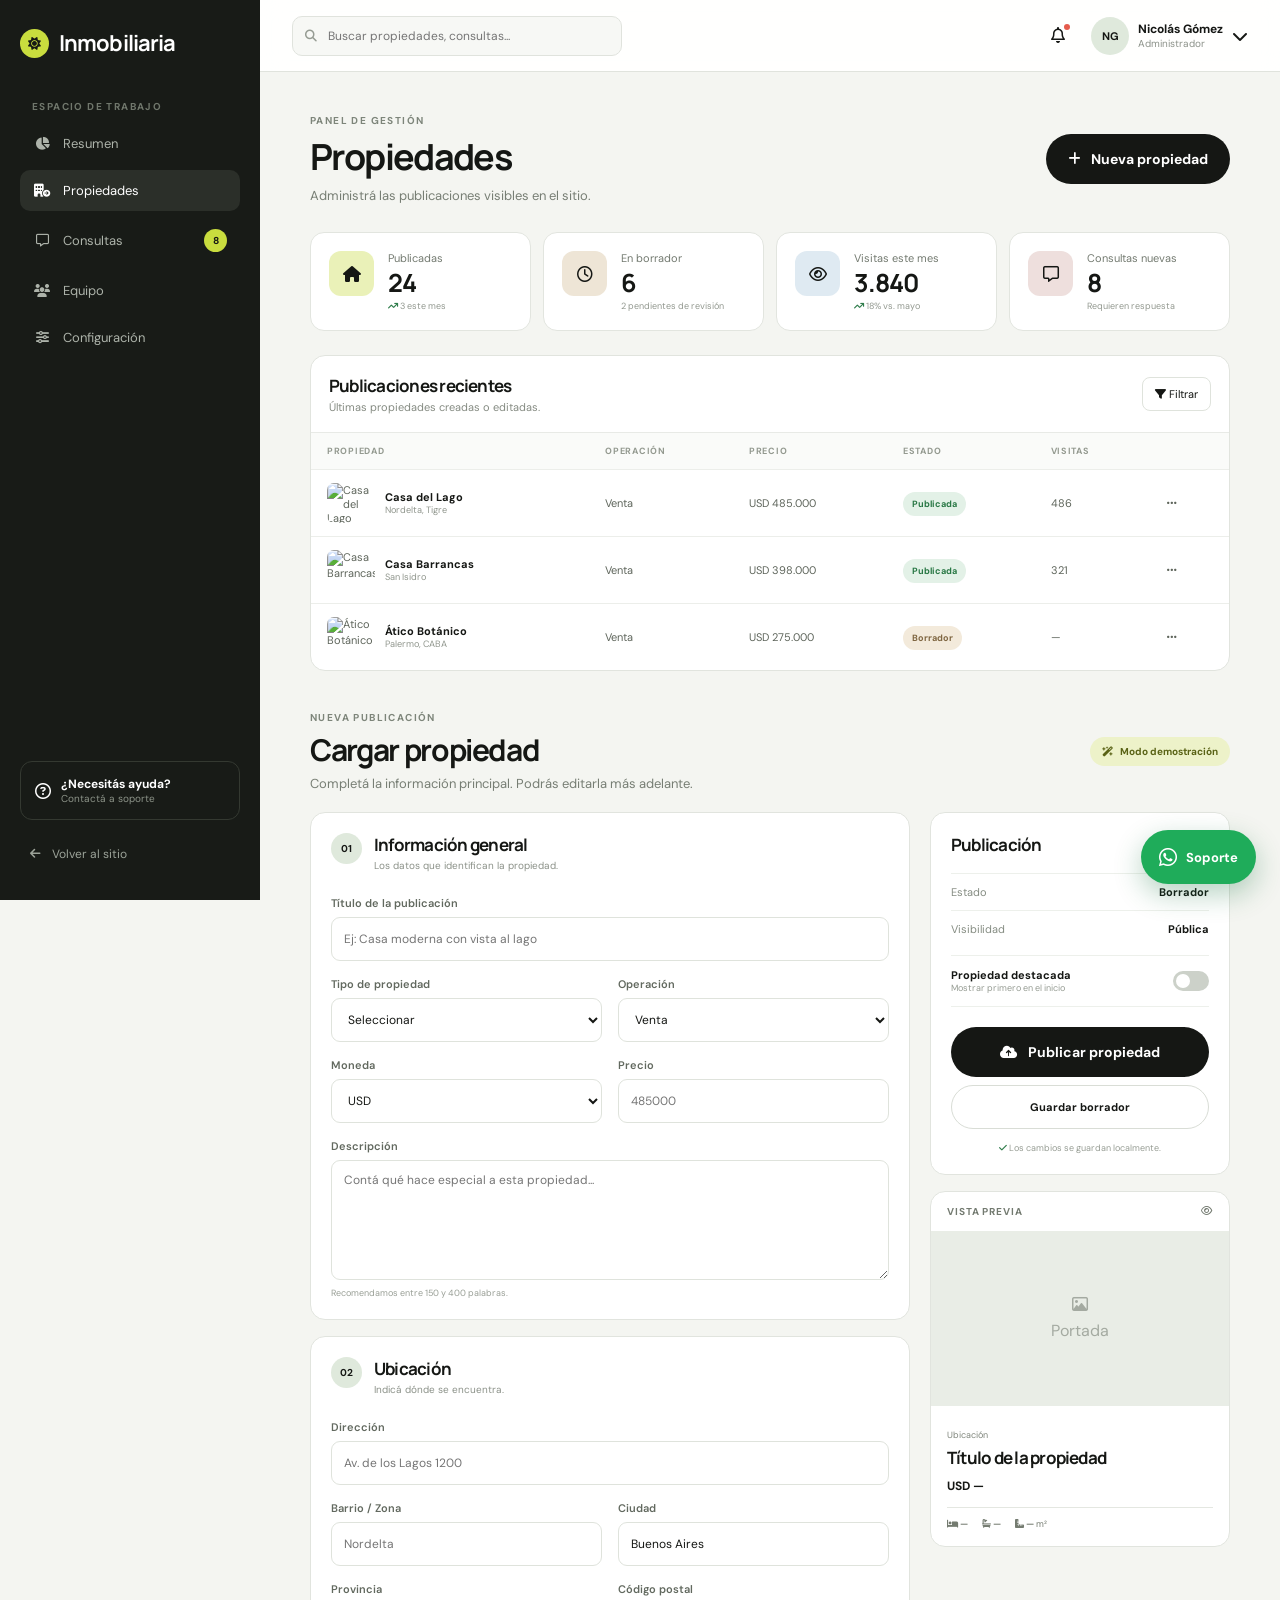
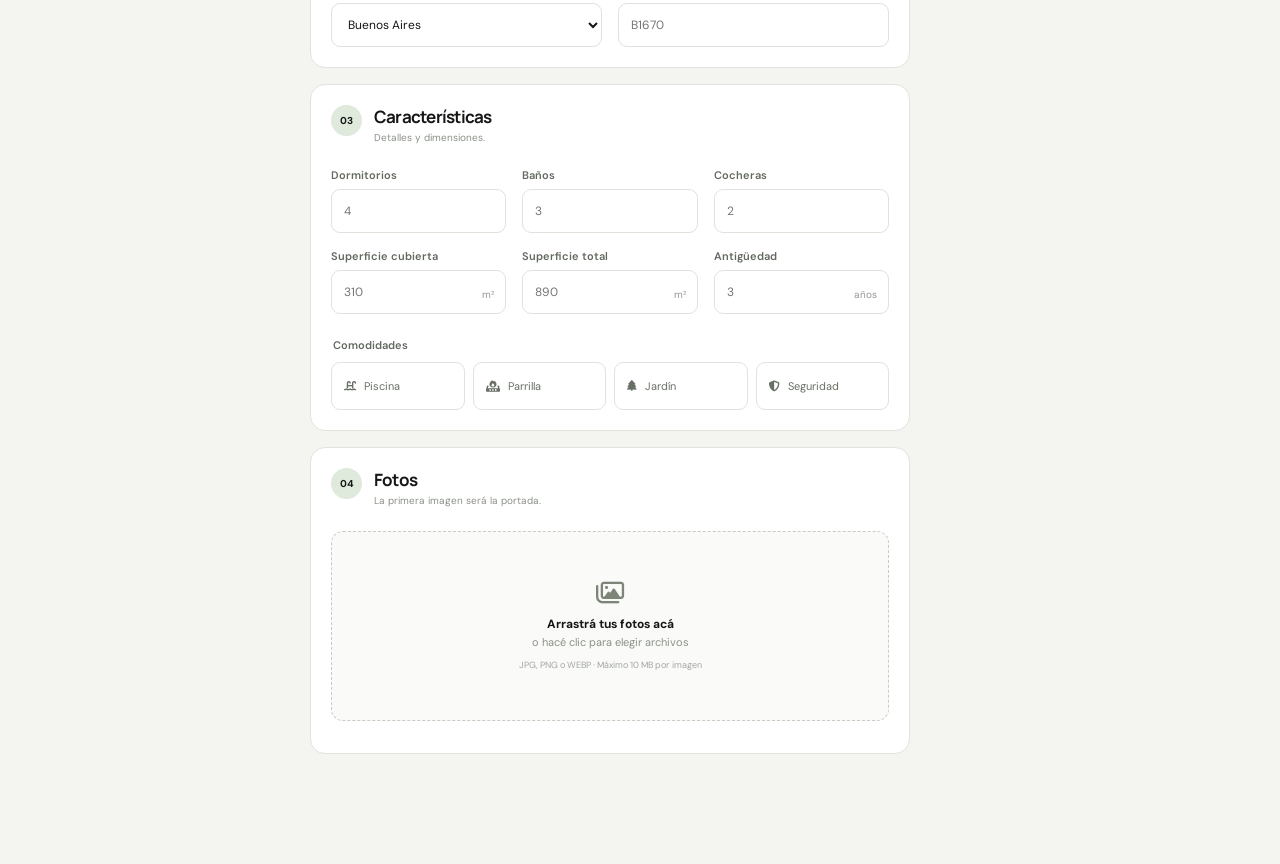
==== commit ce179a5d: "Rename brand to Inmobiliaria" ====
--- a/admin.html
+++ b/admin.html
@@ -3,9 +3,9 @@
 <head>
   <meta charset="UTF-8">
   <meta name="viewport" content="width=device-width, initial-scale=1.0">
-  <meta name="description" content="Demo del panel administrativo de Lumen Grupo Inmobiliario.">
-  <meta property="og:title" content="Panel administrativo — Lumen">
-  <title>Panel administrativo | Lumen</title>
+  <meta name="description" content="Demo del panel administrativo de Inmobiliaria.">
+  <meta property="og:title" content="Panel administrativo — Inmobiliaria">
+  <title>Panel administrativo | Inmobiliaria</title>
   <link rel="preconnect" href="https://fonts.googleapis.com">
   <link rel="preconnect" href="https://fonts.gstatic.com" crossorigin>
   <link href="https://fonts.googleapis.com/css2?family=DM+Sans:wght@400;500;600;700&family=Manrope:wght@400;500;600;700&display=swap" rel="stylesheet">
@@ -14,7 +14,7 @@
 </head>
 <body class="admin-page">
   <aside class="admin-sidebar" id="admin-sidebar" aria-label="Panel de navegación administrativo">
-    <a class="brand brand--light" href="index.html"><span class="brand-mark"><i class="fa-solid fa-sun"></i></span><span>Lumen</span></a>
+    <a class="brand brand--light" href="index.html"><span class="brand-mark"><i class="fa-solid fa-sun"></i></span><span>Inmobiliaria</span></a>
     <p class="workspace-label">Espacio de trabajo</p>
     <nav class="admin-nav" aria-label="Navegación del panel">
       <a href="#resumen"><i class="fa-solid fa-chart-pie"></i> Resumen</a>
@@ -140,7 +140,7 @@
   <div class="success-modal" id="success-modal" role="dialog" aria-modal="true" aria-labelledby="success-title" hidden>
     <div><span class="success-icon"><i class="fa-solid fa-check"></i></span><h2 id="success-title">¡Propiedad publicada!</h2><p>La nueva publicación ya está disponible en la landing de demostración.</p><div><a class="button button--dark" href="index.html#propiedades">Ver en el sitio</a><button class="secondary-button" type="button" data-close-modal>Cargar otra</button></div></div>
   </div>
-  <a class="whatsapp-float whatsapp-float--admin" href="https://wa.me/5491123456789?text=Hola%20Lumen%2C%20necesito%20ayuda%20con%20el%20panel" target="_blank" rel="noopener" aria-label="Soporte por WhatsApp"><i class="fa-brands fa-whatsapp"></i><span>Soporte</span></a>
+  <a class="whatsapp-float whatsapp-float--admin" href="https://wa.me/5491123456789?text=Hola%2C%20necesito%20ayuda%20con%20el%20panel" target="_blank" rel="noopener" aria-label="Soporte por WhatsApp"><i class="fa-brands fa-whatsapp"></i><span>Soporte</span></a>
   <div class="toast" role="status" aria-live="polite"></div>
   <script src="admin.js"></script>
 </body>
